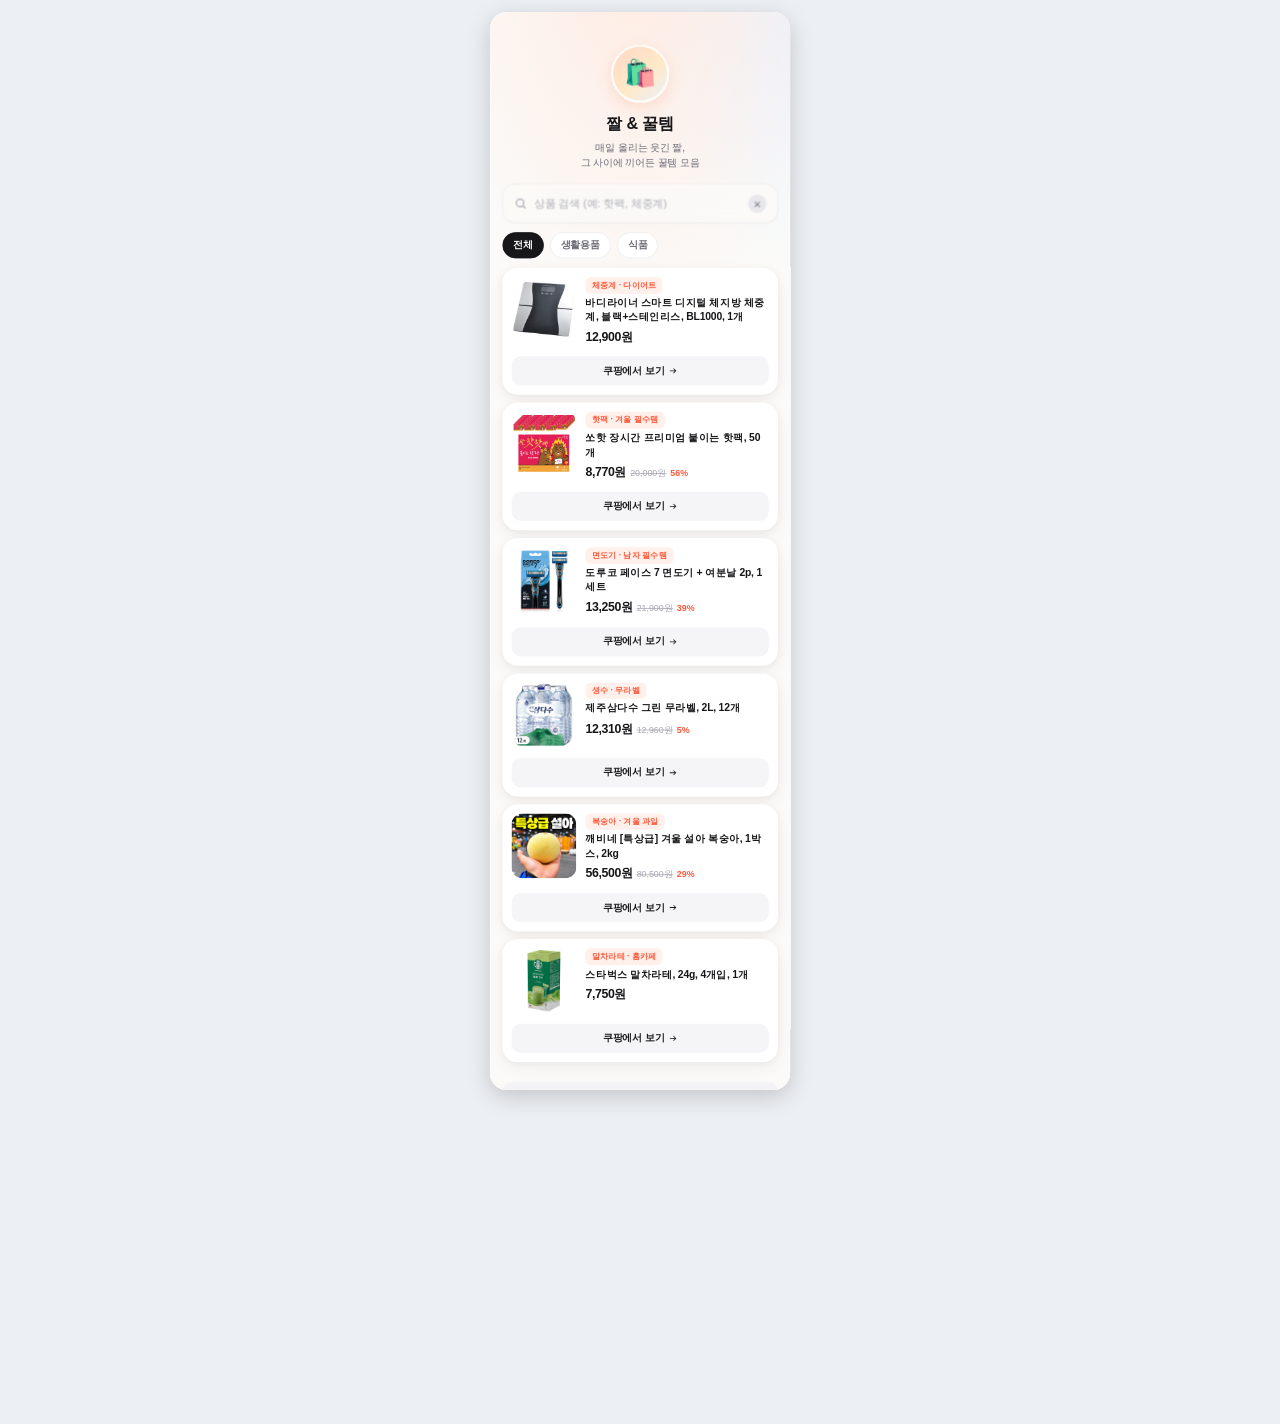
==== preview.html @ cd8978ec "모바일 미리보기 페이지(임시)" ====
<!DOCTYPE html>
<html lang="ko">
<head>
<meta charset="utf-8">
<title>mobile preview</title>
<style>
  html,body{margin:0;background:#eceff3}
  body{padding:12px;display:flex;justify-content:center;align-items:flex-start}
  .frame{
    width:390px;height:1400px;
    transform:scale(.77);transform-origin:top center;
    border-radius:22px;overflow:hidden;
    box-shadow:0 8px 30px rgba(0,0,0,.18);
    background:#fff;
  }
  iframe{width:390px;height:1400px;border:0;display:block;background:#fbfaf8}
</style>
</head>
<body>
  <div class="frame"><iframe src="./index.html" title="mobile preview"></iframe></div>
</body>
</html>
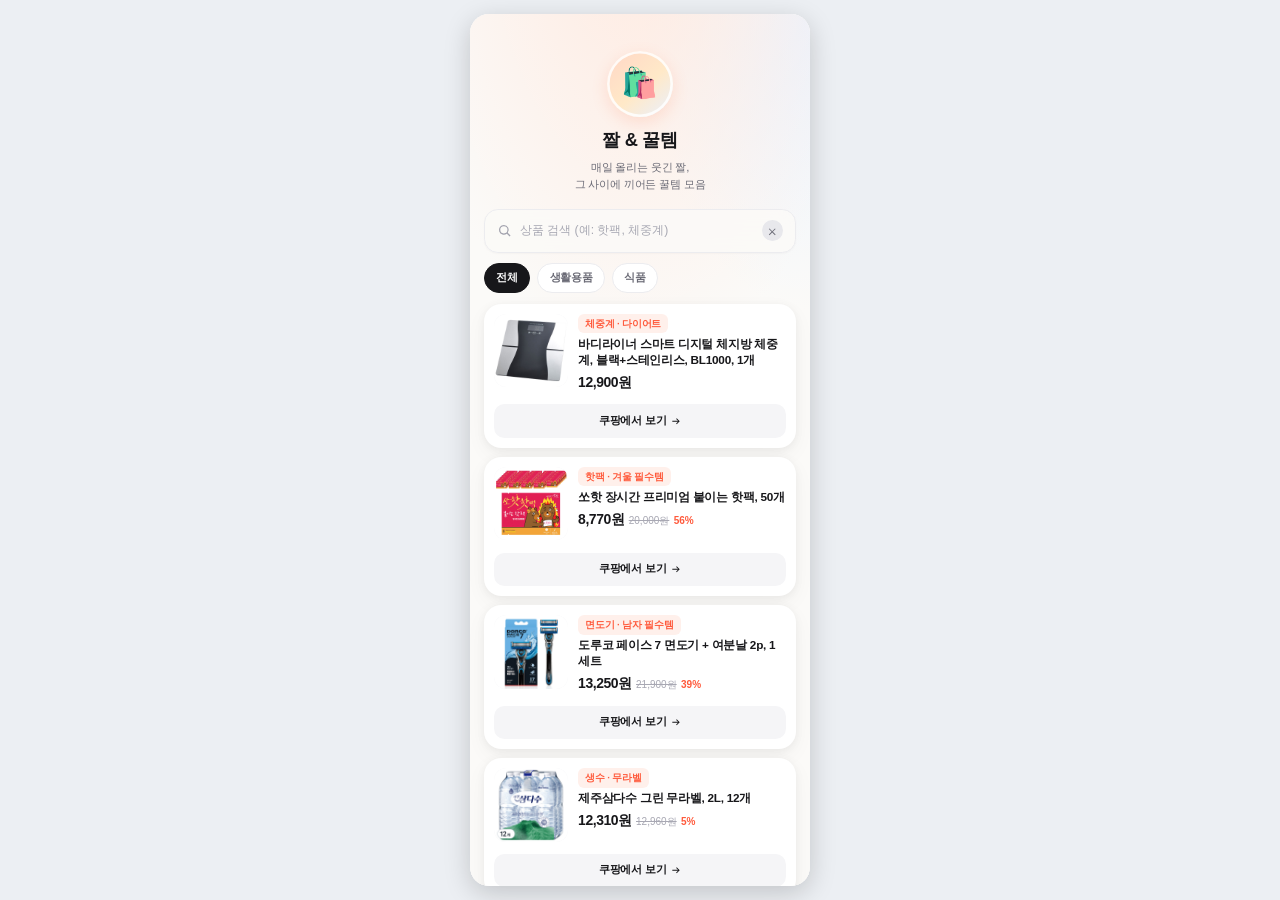
==== commit f8a80ed8: "미리보기 페이지: 전체 페이지가 화면에 맞게 스케일" ====
--- a/preview.html
+++ b/preview.html
@@ -5,18 +5,27 @@
 <title>mobile preview</title>
 <style>
   html,body{margin:0;background:#eceff3}
-  body{padding:12px;display:flex;justify-content:center;align-items:flex-start}
+  body{padding:14px;display:flex;justify-content:center;align-items:flex-start}
   .frame{
-    width:390px;height:1400px;
-    transform:scale(.77);transform-origin:top center;
+    width:390px;
     border-radius:22px;overflow:hidden;
     box-shadow:0 8px 30px rgba(0,0,0,.18);
-    background:#fff;
+    background:#fbfaf8;
   }
-  iframe{width:390px;height:1400px;border:0;display:block;background:#fbfaf8}
+  iframe{width:390px;height:1000px;border:0;display:block;background:#fbfaf8}
 </style>
 </head>
 <body>
-  <div class="frame"><iframe src="./index.html" title="mobile preview"></iframe></div>
+  <div class="frame" id="frame"><iframe id="pv" src="./index.html" title="mobile preview"></iframe></div>
+<script>
+  const f = document.getElementById('pv');
+  const frame = document.getElementById('frame');
+  f.addEventListener('load', () => {
+    const h = f.contentDocument.documentElement.scrollHeight;
+    f.style.height = h + 'px';
+    const s = Math.min(1, (window.innerHeight - 28) / h);
+    frame.style.zoom = s;
+  });
+</script>
 </body>
 </html>
